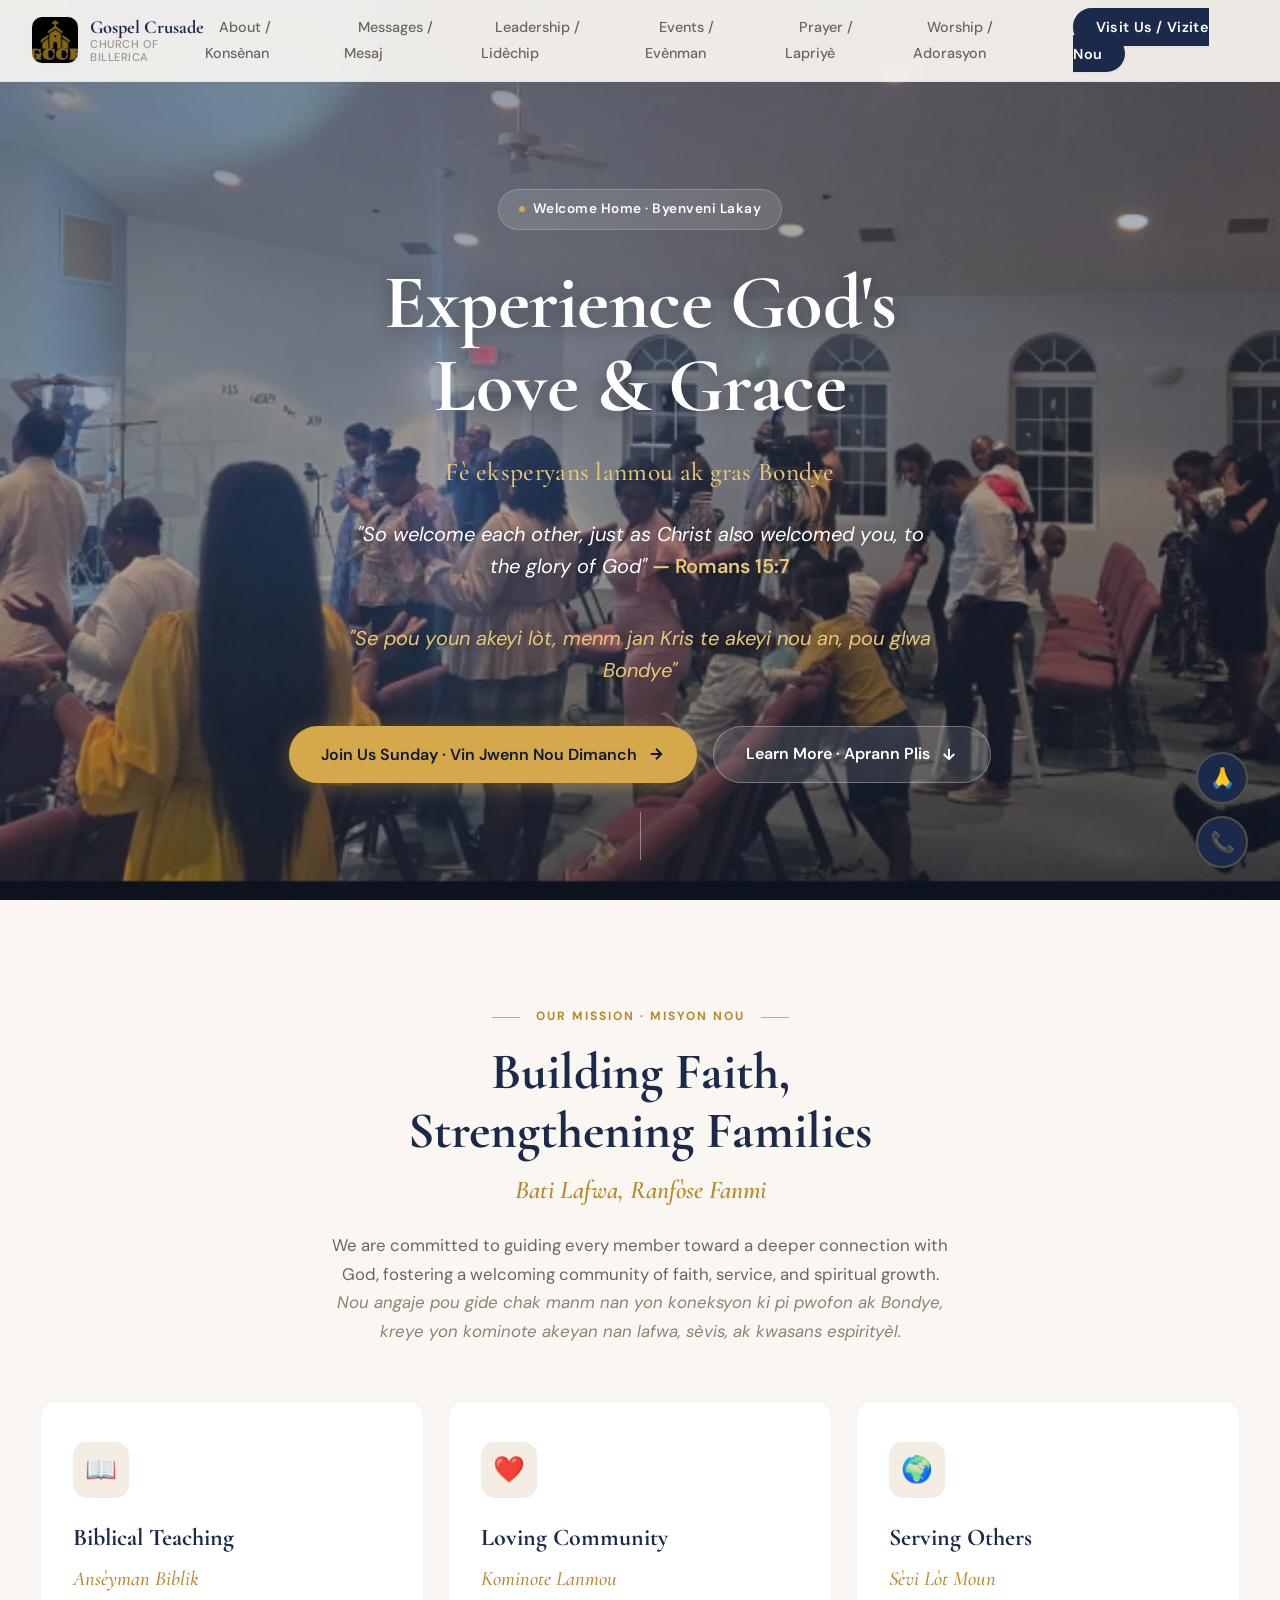
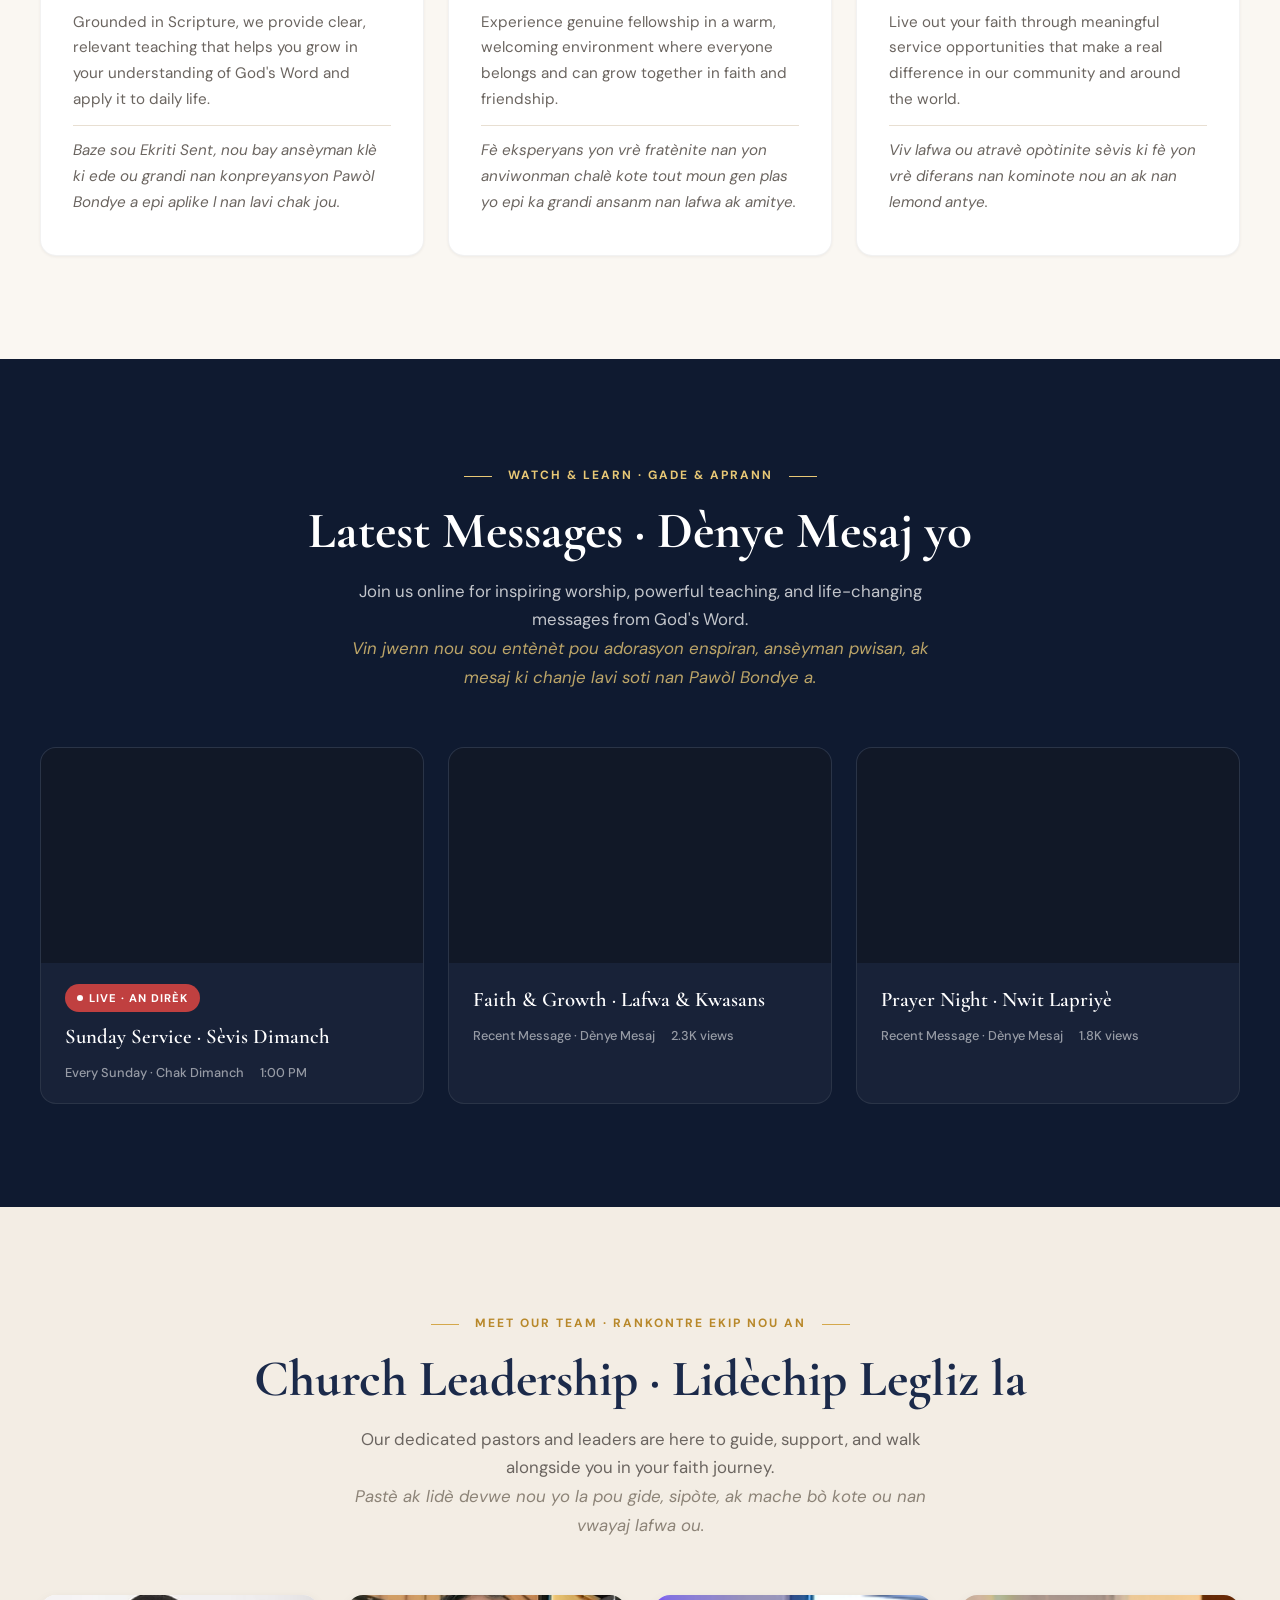
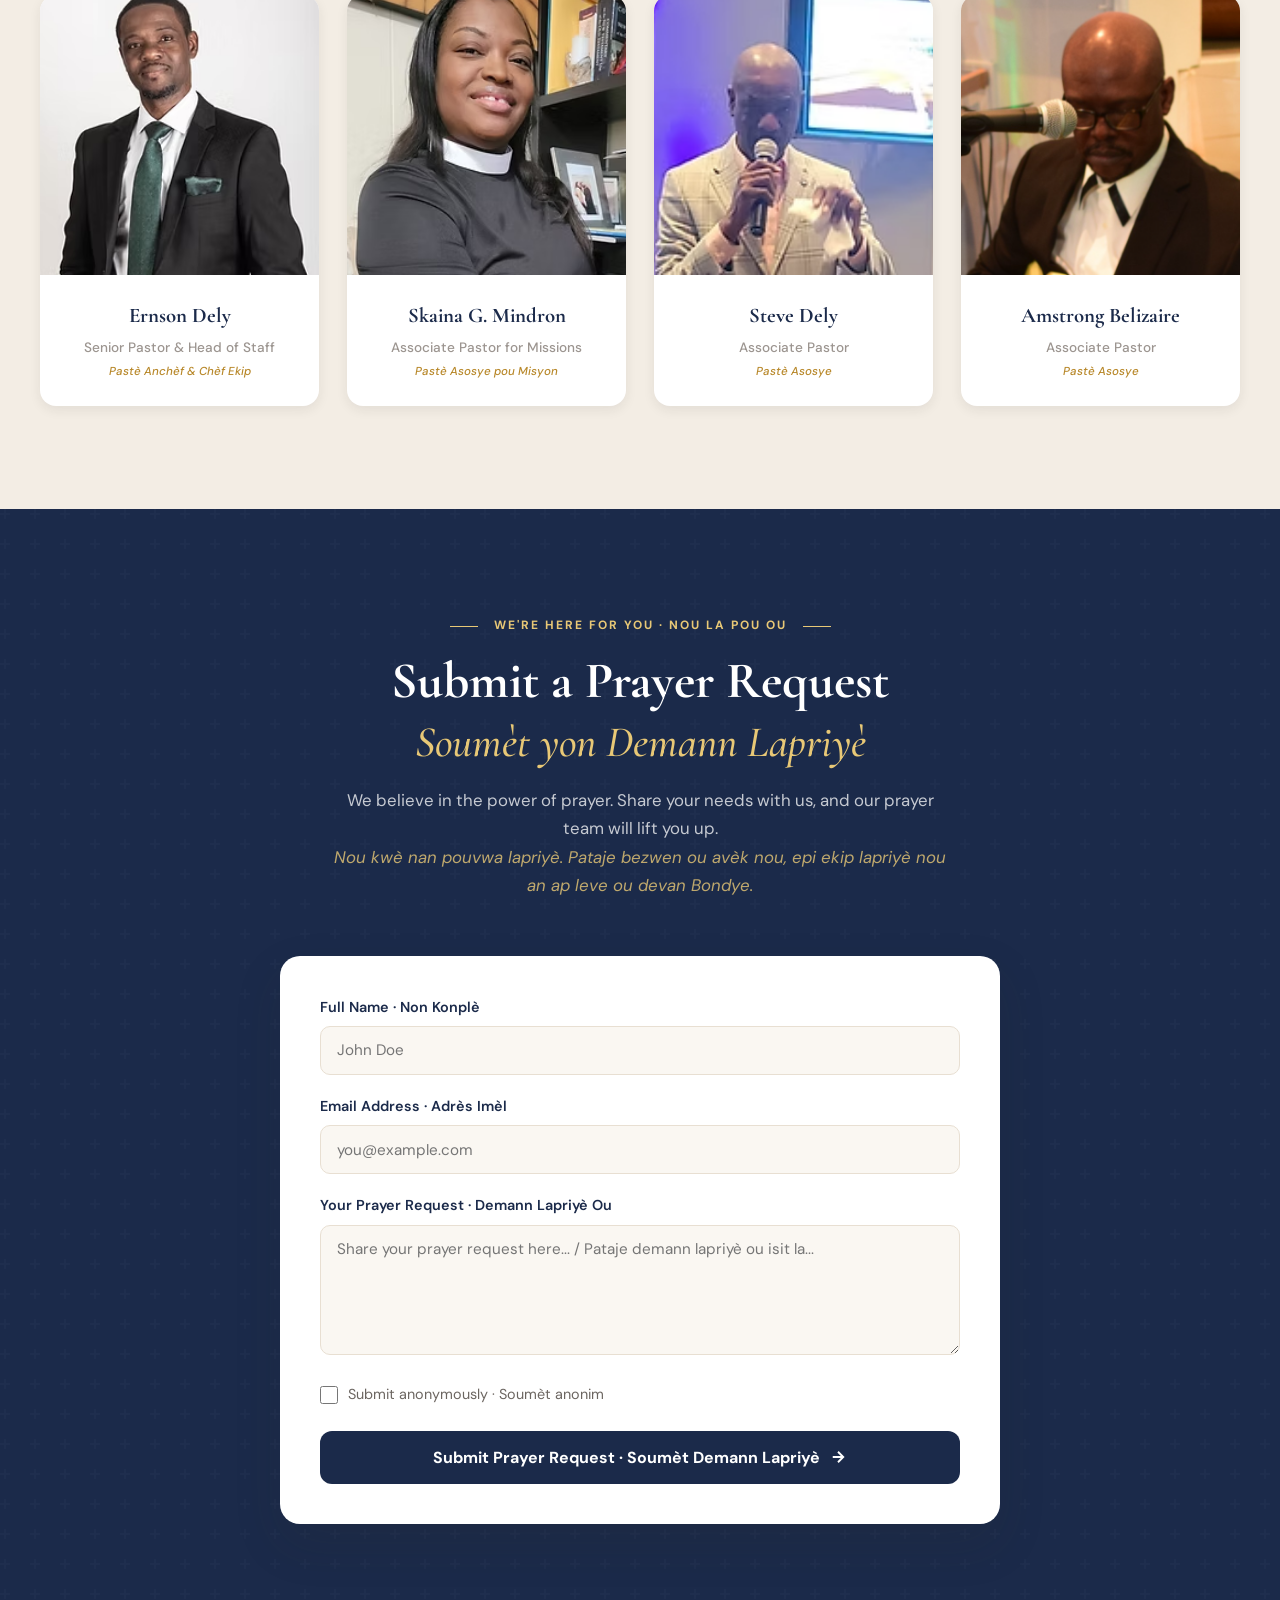
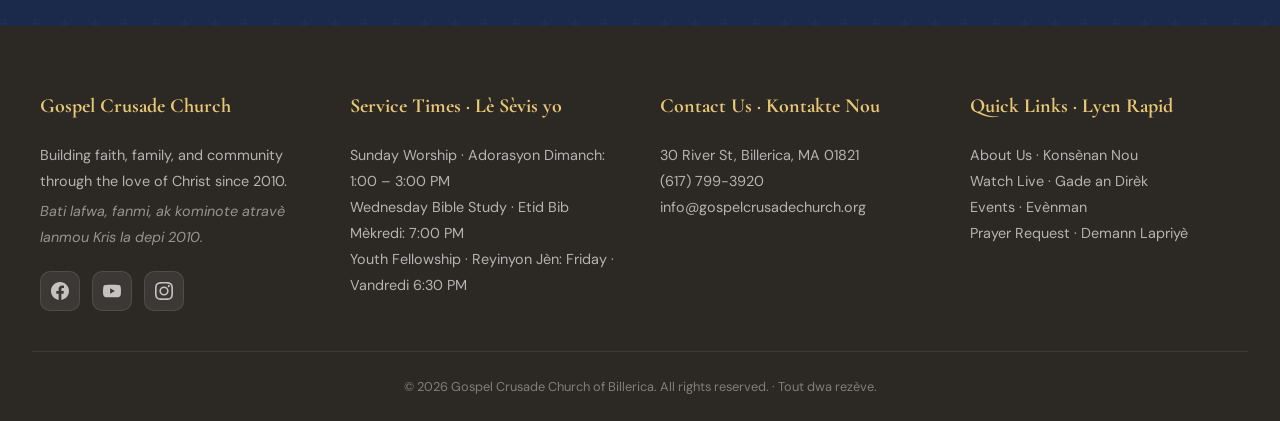
==== index.html @ e5eba5b6 "Add files via upload" ====
<!DOCTYPE html>
<html lang="en">
<head>
  <meta charset="UTF-8" />
  <meta name="viewport" content="width=device-width, initial-scale=1.0" />
  <meta name="description" content="Gospel Crusade Church of Billerica - Building faith, family, and community through the love of Christ. Join us for Sunday worship at 1:00 PM. | Bati lafwa, fanmi, ak kominote atravè lanmou Kris la.">
  <title>Gospel Crusade Church of Billerica | Byenveni Lakay</title>

  <!-- Google Fonts -->
  <link rel="preconnect" href="https://fonts.googleapis.com">
  <link rel="preconnect" href="https://fonts.gstatic.com" crossorigin>
  <link href="https://fonts.googleapis.com/css2?family=Cormorant+Garamond:wght@400;500;600;700&family=DM+Sans:wght@300;400;500;600;700&display=swap" rel="stylesheet">

  <link rel="stylesheet" href="style.css">
</head>
<body>

  <!-- Loading Screen -->
  <div class="loading-screen" id="loadingScreen">
    <div class="loader-wrapper">
      <div class="loader-cross">✝</div>
      <div class="loader-ring"></div>
    </div>
  </div>

  <!-- Skip Link -->
  <a href="#main-content" class="skip-link">Skip to main content</a>

  <!-- Floating Action Buttons -->
  <div class="fab-container">
    <a href="#prayer-request" class="fab" aria-label="Prayer Request / Demann Lapriyè" title="Submit Prayer Request">🙏</a>
    <a href="tel:+16177993920" class="fab" aria-label="Call Us / Rele Nou" title="Call Church">📞</a>
  </div>

  <!-- Navigation -->
  <nav class="navbar" id="navbar">
    <div class="nav-container">
      <a href="#" class="nav-brand">
        <img src="images/logo.jpg" alt="Gospel Crusade Church Logo" class="nav-logo" width="46" height="46">
        <div class="nav-brand-text">
          <span class="nav-brand-name">Gospel Crusade</span>
          <span class="nav-brand-sub">Church of Billerica</span>
        </div>
      </a>

      <ul class="nav-links" id="navLinks">
        <li><a href="#about">About / Konsènan</a></li>
        <li><a href="#videos">Messages / Mesaj</a></li>
        <li><a href="#staff">Leadership / Lidèchip</a></li>
        <li><a href="#events">Events / Evènman</a></li>
        <li><a href="#prayer-request">Prayer / Lapriyè</a></li>
        <li><a href="worship-music.html">Worship / Adorasyon</a></li>
        <li><a href="#" class="nav-cta" onclick="event.preventDefault(); openPopup();">Visit Us / Vizite Nou</a></li>
      </ul>

      <button class="menu-toggle" id="menuToggle" aria-label="Toggle menu" aria-expanded="false">
        <span class="hamburger-line"></span>
        <span class="hamburger-line"></span>
        <span class="hamburger-line"></span>
      </button>
    </div>
  </nav>

  <!-- Hero Section -->
  <section class="hero">
    <div class="hero-bg"></div>
    <div class="hero-overlay"></div>
    <div class="hero-grain"></div>

    <div class="hero-content">
      <span class="hero-badge">
        <span class="badge-dot"></span>
        Welcome Home · Byenveni Lakay
      </span>
      <h1>Experience God's<br>Love &amp; Grace</h1>
      <p class="hero-subtitle-creole">Fè eksperyans lanmou ak gras Bondye</p>
      <p class="hero-verse">"So welcome each other, just as Christ also welcomed you, to the glory of God"<span class="verse-ref"> — Romans 15:7</span></p>
      <p class="hero-verse hero-verse-creole">"Se pou youn akeyi lòt, menm jan Kris te akeyi nou an, pou glwa Bondye"</p>

      <div class="hero-buttons">
        <button class="btn btn-primary" onclick="openPopup()">
          Join Us Sunday · Vin Jwenn Nou Dimanch
          <svg width="18" height="18" viewBox="0 0 24 24" fill="none" stroke="currentColor" stroke-width="2.5"><path d="M5 12h14M12 5l7 7-7 7"/></svg>
        </button>
        <a href="#about" class="btn btn-ghost">
          Learn More · Aprann Plis
          <svg width="18" height="18" viewBox="0 0 24 24" fill="none" stroke="currentColor" stroke-width="2.5"><path d="M12 5v14M5 12l7 7 7-7"/></svg>
        </a>
      </div>
    </div>

    <div class="scroll-indicator" aria-hidden="true">
      <div class="scroll-line"></div>
    </div>
  </section>

  <!-- Main Content -->
  <main id="main-content">

    <!-- Mission / About Section -->
    <section class="section" id="about">
      <div class="container">
        <div class="section-header anim-reveal">
          <span class="section-tag">Our Mission · Misyon Nou</span>
          <h2 class="section-title">Building Faith,<br>Strengthening Families</h2>
          <p class="section-title-creole">Bati Lafwa, Ranfòse Fanmi</p>
          <p class="section-subtitle">We are committed to guiding every member toward a deeper connection with God, fostering a welcoming community of faith, service, and spiritual growth.</p>
          <p class="section-subtitle section-subtitle-creole">Nou angaje pou gide chak manm nan yon koneksyon ki pi pwofon ak Bondye, kreye yon kominote akeyan nan lafwa, sèvis, ak kwasans espirityèl.</p>
        </div>

        <div class="mission-grid">
          <div class="mission-card anim-reveal">
            <div class="mission-icon">📖</div>
            <h3>Biblical Teaching<br><span class="creole-label">Ansèyman Biblik</span></h3>
            <p>Grounded in Scripture, we provide clear, relevant teaching that helps you grow in your understanding of God's Word and apply it to daily life.</p>
            <p class="card-creole">Baze sou Ekriti Sent, nou bay ansèyman klè ki ede ou grandi nan konpreyansyon Pawòl Bondye a epi aplike l nan lavi chak jou.</p>
          </div>
          <div class="mission-card anim-reveal">
            <div class="mission-icon">❤️</div>
            <h3>Loving Community<br><span class="creole-label">Kominote Lanmou</span></h3>
            <p>Experience genuine fellowship in a warm, welcoming environment where everyone belongs and can grow together in faith and friendship.</p>
            <p class="card-creole">Fè eksperyans yon vrè fratènite nan yon anviwonman chalè kote tout moun gen plas yo epi ka grandi ansanm nan lafwa ak amitye.</p>
          </div>
          <div class="mission-card anim-reveal">
            <div class="mission-icon">🌍</div>
            <h3>Serving Others<br><span class="creole-label">Sèvi Lòt Moun</span></h3>
            <p>Live out your faith through meaningful service opportunities that make a real difference in our community and around the world.</p>
            <p class="card-creole">Viv lafwa ou atravè opòtinite sèvis ki fè yon vrè diferans nan kominote nou an ak nan lemond antye.</p>
          </div>
        </div>
      </div>
    </section>

    <!-- Video Section -->
    <section class="section section-dark" id="videos">
      <div class="container">
        <div class="section-header anim-reveal">
          <span class="section-tag section-tag--light">Watch &amp; Learn · Gade &amp; Aprann</span>
          <h2 class="section-title section-title--light">Latest Messages · Dènye Mesaj yo</h2>
          <p class="section-subtitle section-subtitle--light">Join us online for inspiring worship, powerful teaching, and life-changing messages from God's Word.</p>
          <p class="section-subtitle section-subtitle--light section-subtitle-creole">Vin jwenn nou sou entènèt pou adorasyon enspiran, ansèyman pwisan, ak mesaj ki chanje lavi soti nan Pawòl Bondye a.</p>
        </div>

        <div class="video-grid">
          <div class="video-card anim-reveal">
            <div class="video-embed">
              <iframe
                src="https://www.youtube.com/embed/live_stream?channel=YOUR_CHANNEL_ID_HERE"
                title="Sunday Service Live Stream"
                frameborder="0"
                allow="accelerometer; autoplay; clipboard-write; encrypted-media; gyroscope; picture-in-picture"
                allowfullscreen
                loading="lazy"
              ></iframe>
            </div>
            <div class="video-info">
              <div class="live-badge">
                <span class="live-dot"></span>
                LIVE · AN DIRÈK
              </div>
              <h3 class="video-title">Sunday Service · Sèvis Dimanch</h3>
              <div class="video-meta">
                <span>Every Sunday · Chak Dimanch</span>
                <span>1:00 PM</span>
              </div>
            </div>
          </div>

          <div class="video-card anim-reveal">
            <div class="video-embed">
              <iframe
                src="https://www.youtube.com/embed/9Lr7aTQHDxs"
                title="Faith & Growth Message"
                frameborder="0"
                allow="accelerometer; autoplay; clipboard-write; encrypted-media; gyroscope; picture-in-picture"
                allowfullscreen
                loading="lazy"
              ></iframe>
            </div>
            <div class="video-info">
              <h3 class="video-title">Faith &amp; Growth · Lafwa &amp; Kwasans</h3>
              <div class="video-meta">
                <span>Recent Message · Dènye Mesaj</span>
                <span>2.3K views</span>
              </div>
            </div>
          </div>

          <div class="video-card anim-reveal">
            <div class="video-embed">
              <iframe
                src="https://www.youtube.com/embed/NSzlNFzjq1I"
                title="Prayer Night Message"
                frameborder="0"
                allow="accelerometer; autoplay; clipboard-write; encrypted-media; gyroscope; picture-in-picture"
                allowfullscreen
                loading="lazy"
              ></iframe>
            </div>
            <div class="video-info">
              <h3 class="video-title">Prayer Night · Nwit Lapriyè</h3>
              <div class="video-meta">
                <span>Recent Message · Dènye Mesaj</span>
                <span>1.8K views</span>
              </div>
            </div>
          </div>
        </div>
      </div>
    </section>

    <!-- Staff Section -->
    <section class="section section-warm" id="staff">
      <div class="container">
        <div class="section-header anim-reveal">
          <span class="section-tag">Meet Our Team · Rankontre Ekip Nou an</span>
          <h2 class="section-title">Church Leadership · Lidèchip Legliz la</h2>
          <p class="section-subtitle">Our dedicated pastors and leaders are here to guide, support, and walk alongside you in your faith journey.</p>
          <p class="section-subtitle section-subtitle-creole">Pastè ak lidè devwe nou yo la pou gide, sipòte, ak mache bò kote ou nan vwayaj lafwa ou.</p>
        </div>

        <div class="staff-grid">
          <div class="staff-card anim-reveal">
            <div class="staff-image-wrapper">
              <img src="images/seniorP.jpg" alt="Ernson Dely" width="300" height="340" loading="lazy">
              <div class="staff-overlay">
                <span class="staff-tag">Senior Pastor · Pastè Anchèf</span>
              </div>
            </div>
            <div class="staff-info">
              <h3 class="staff-name">Ernson Dely</h3>
              <p class="staff-role">Senior Pastor &amp; Head of Staff<br><span class="creole-label">Pastè Anchèf &amp; Chèf Ekip</span></p>
            </div>
          </div>

          <div class="staff-card anim-reveal">
            <div class="staff-image-wrapper">
              <img src="images/skainaG.jpg" alt="Skaina G. Mindron" width="300" height="340" loading="lazy">
              <div class="staff-overlay">
                <span class="staff-tag">Missions · Misyon</span>
              </div>
            </div>
            <div class="staff-info">
              <h3 class="staff-name">Skaina G. Mindron</h3>
              <p class="staff-role">Associate Pastor for Missions<br><span class="creole-label">Pastè Asosye pou Misyon</span></p>
            </div>
          </div>

          <div class="staff-card anim-reveal">
            <div class="staff-image-wrapper">
              <img src="images/steve.jpg" alt="Steve Dely" width="300" height="340" loading="lazy">
              <div class="staff-overlay">
                <span class="staff-tag">Associate Pastor · Pastè Asosye</span>
              </div>
            </div>
            <div class="staff-info">
              <h3 class="staff-name">Steve Dely</h3>
              <p class="staff-role">Associate Pastor<br><span class="creole-label">Pastè Asosye</span></p>
            </div>
          </div>

          <div class="staff-card anim-reveal">
            <div class="staff-image-wrapper">
              <img src="images/belizaire.jpg" alt="Amstrong Belizaire" width="300" height="340" loading="lazy">
              <div class="staff-overlay">
                <span class="staff-tag">Associate Pastor · Pastè Asosye</span>
              </div>
            </div>
            <div class="staff-info">
              <h3 class="staff-name">Amstrong Belizaire</h3>
              <p class="staff-role">Associate Pastor<br><span class="creole-label">Pastè Asosye</span></p>
            </div>
          </div>
        </div>
      </div>
    </section>

    <!-- Events Section -->
    <section class="section" id="events">
      <div class="container">
        <div class="section-header anim-reveal">
          <span class="section-tag">What's Happening · Kisa k ap Pase</span>
          <h2 class="section-title">Upcoming Events · Evènman k ap Vini</h2>
          <p class="section-subtitle">Join us for meaningful gatherings, inspiring services, and community outreach opportunities.</p>
          <p class="section-subtitle section-subtitle-creole">Vin jwenn nou pou rasanbleman ki gen sans, sèvis enspiran, ak opòtinite pou sèvi kominote a.</p>
        </div>
        <div class="events-grid" id="eventsGrid">
          <!-- Events inserted by JS -->
        </div>
      </div>
    </section>

    <!-- Prayer Section -->
    <section class="section section-accent" id="prayer-request">
      <div class="container prayer-container">
        <div class="section-header anim-reveal">
          <span class="section-tag section-tag--light">We're Here For You · Nou La Pou Ou</span>
          <h2 class="section-title section-title--light">Submit a Prayer Request<br><span class="creole-heading">Soumèt yon Demann Lapriyè</span></h2>
          <p class="section-subtitle section-subtitle--light">We believe in the power of prayer. Share your needs with us, and our prayer team will lift you up.</p>
          <p class="section-subtitle section-subtitle--light section-subtitle-creole">Nou kwè nan pouvwa lapriyè. Pataje bezwen ou avèk nou, epi ekip lapriyè nou an ap leve ou devan Bondye.</p>
        </div>

        <form class="prayer-form" id="prayerForm">
          <div id="formMessage" class="form-message"></div>

          <div class="form-group">
            <label for="name" class="form-label">Full Name · Non Konplè</label>
            <input type="text" id="name" name="name" class="form-input" placeholder="John Doe" required>
          </div>

          <div class="form-group">
            <label for="email" class="form-label">Email Address · Adrès Imèl</label>
            <input type="email" id="email" name="email" class="form-input" placeholder="you@example.com" required>
          </div>

          <div class="form-group">
            <label for="prayer" class="form-label">Your Prayer Request · Demann Lapriyè Ou</label>
            <textarea id="prayer" name="prayer" class="form-textarea" placeholder="Share your prayer request here... / Pataje demann lapriyè ou isit la..." required></textarea>
          </div>

          <div class="form-checkbox-wrapper">
            <input type="checkbox" id="anonymous" name="anonymous" class="form-checkbox">
            <label for="anonymous" class="form-checkbox-label">Submit anonymously · Soumèt anonim</label>
          </div>

          <button type="submit" class="form-submit">
            Submit Prayer Request · Soumèt Demann Lapriyè
            <svg width="18" height="18" viewBox="0 0 24 24" fill="none" stroke="currentColor" stroke-width="2.5"><path d="M5 12h14M12 5l7 7-7 7"/></svg>
          </button>
        </form>
      </div>
    </section>
  </main>

  <!-- Footer -->
  <footer class="footer">
    <div class="footer-content">
      <div class="footer-column">
        <h4>Gospel Crusade Church</h4>
        <p>Building faith, family, and community through the love of Christ since 2010.</p>
        <p class="footer-creole">Bati lafwa, fanmi, ak kominote atravè lanmou Kris la depi 2010.</p>
        <div class="footer-social">
          <a href="#" class="social-icon" aria-label="Facebook">
            <svg width="18" height="18" viewBox="0 0 24 24" fill="currentColor"><path d="M24 12.073c0-6.627-5.373-12-12-12s-12 5.373-12 12c0 5.99 4.388 10.954 10.125 11.854v-8.385H7.078v-3.47h3.047V9.43c0-3.007 1.792-4.669 4.533-4.669 1.312 0 2.686.235 2.686.235v2.953H15.83c-1.491 0-1.956.925-1.956 1.874v2.25h3.328l-.532 3.47h-2.796v8.385C19.612 23.027 24 18.062 24 12.073z"/></svg>
          </a>
          <a href="#" class="social-icon" aria-label="YouTube">
            <svg width="18" height="18" viewBox="0 0 24 24" fill="currentColor"><path d="M23.498 6.186a3.016 3.016 0 0 0-2.122-2.136C19.505 3.545 12 3.545 12 3.545s-7.505 0-9.377.505A3.017 3.017 0 0 0 .502 6.186C0 8.07 0 12 0 12s0 3.93.502 5.814a3.016 3.016 0 0 0 2.122 2.136c1.871.505 9.376.505 9.376.505s7.505 0 9.377-.505a3.015 3.015 0 0 0 2.122-2.136C24 15.93 24 12 24 12s0-3.93-.502-5.814zM9.545 15.568V8.432L15.818 12l-6.273 3.568z"/></svg>
          </a>
          <a href="#" class="social-icon" aria-label="Instagram">
            <svg width="18" height="18" viewBox="0 0 24 24" fill="currentColor"><path d="M12 2.163c3.204 0 3.584.012 4.85.07 3.252.148 4.771 1.691 4.919 4.919.058 1.265.069 1.645.069 4.849 0 3.205-.012 3.584-.069 4.849-.149 3.225-1.664 4.771-4.919 4.919-1.266.058-1.644.07-4.85.07-3.204 0-3.584-.012-4.849-.07-3.26-.149-4.771-1.699-4.919-4.92-.058-1.265-.07-1.644-.07-4.849 0-3.204.013-3.583.07-4.849.149-3.227 1.664-4.771 4.919-4.919 1.266-.057 1.645-.069 4.849-.069zM12 0C8.741 0 8.333.014 7.053.072 2.695.272.273 2.69.073 7.052.014 8.333 0 8.741 0 12c0 3.259.014 3.668.072 4.948.2 4.358 2.618 6.78 6.98 6.98C8.333 23.986 8.741 24 12 24c3.259 0 3.668-.014 4.948-.072 4.354-.2 6.782-2.618 6.979-6.98.059-1.28.073-1.689.073-4.948 0-3.259-.014-3.667-.072-4.947-.196-4.354-2.617-6.78-6.979-6.98C15.668.014 15.259 0 12 0zm0 5.838a6.162 6.162 0 1 0 0 12.324 6.162 6.162 0 0 0 0-12.324zM12 16a4 4 0 1 1 0-8 4 4 0 0 1 0 8zm6.406-11.845a1.44 1.44 0 1 0 0 2.881 1.44 1.44 0 0 0 0-2.881z"/></svg>
          </a>
        </div>
      </div>

      <div class="footer-column">
        <h4>Service Times · Lè Sèvis yo</h4>
        <ul>
          <li>Sunday Worship · Adorasyon Dimanch: 1:00 – 3:00 PM</li>
          <li>Wednesday Bible Study · Etid Bib Mèkredi: 7:00 PM</li>
          <li>Youth Fellowship · Reyinyon Jèn: Friday · Vandredi 6:30 PM</li>
        </ul>
      </div>

      <div class="footer-column">
        <h4>Contact Us · Kontakte Nou</h4>
        <ul>
          <li>30 River St, Billerica, MA 01821</li>
          <li><a href="tel:+16177993920">(617) 799-3920</a></li>
          <li><a href="mailto:info@gospelcrusadechurch.org">info@gospelcrusadechurch.org</a></li>
        </ul>
      </div>

      <div class="footer-column">
        <h4>Quick Links · Lyen Rapid</h4>
        <ul>
          <li><a href="#about">About Us · Konsènan Nou</a></li>
          <li><a href="#videos">Watch Live · Gade an Dirèk</a></li>
          <li><a href="#events">Events · Evènman</a></li>
          <li><a href="#prayer-request">Prayer Request · Demann Lapriyè</a></li>
        </ul>
      </div>
    </div>

    <div class="footer-bottom">
      <p>&copy; 2026 Gospel Crusade Church of Billerica. All rights reserved. · Tout dwa rezève.</p>
    </div>
  </footer>

  <!-- Popup Modal -->
  <div class="popup-overlay" id="popup" role="dialog" aria-modal="true" aria-labelledby="popupTitle">
    <div class="popup-box">
      <button class="popup-close" onclick="closePopup()" aria-label="Close">
        <svg width="20" height="20" viewBox="0 0 24 24" fill="none" stroke="currentColor" stroke-width="2.5"><path d="M18 6L6 18M6 6l12 12"/></svg>
      </button>

      <div class="popup-header">
        <div class="popup-icon">⛪</div>
        <h2 class="popup-title" id="popupTitle">Join Us This Sunday!<br><span class="creole-heading">Vin Jwenn Nou Dimanch Sa a!</span></h2>
        <p class="popup-subtitle">"I am the way, the truth, and the life." — John 14:6</p>
        <p class="popup-subtitle popup-subtitle-creole">"Mwen se chemen an, verite a, ak lavi a."</p>
      </div>

      <div class="popup-content">
        <div class="popup-info">
          <strong>Service Time · Lè Sèvis</strong>
          <span>Sunday · Dimanch 1:00 PM – 3:00 PM</span>
        </div>
        <div class="popup-info">
          <strong>Location · Kote</strong>
          <span>30 River St, Billerica, MA 01821</span>
        </div>
        <div class="popup-info">
          <strong>What to Wear · Kijan pou Abiye</strong>
          <span>Come as you are · Vini jan ou ye a</span>
        </div>
      </div>

      <a href="#about" class="popup-action" onclick="closePopup()">
        Learn More · Aprann Plis
        <svg width="18" height="18" viewBox="0 0 24 24" fill="none" stroke="currentColor" stroke-width="2.5"><path d="M5 12h14M12 5l7 7-7 7"/></svg>
      </a>
    </div>
  </div>

  <script src="script.js"></script>
</body>
</html>
---- style.css ----
/* ============================================================
   Gospel Crusade Church — Stylesheet
   Warm, inviting design with editorial elegance
   ============================================================ */

/* ===== Design Tokens ===== */
:root {
  /* Primary — deep warm navy */
  --navy:       #1B2A4A;
  --navy-light: #2D4A7A;
  --navy-dark:  #0F1A30;

  /* Accent — warm amber/gold */
  --gold:       #D4A84B;
  --gold-light: #E8C876;
  --gold-dark:  #B8882A;

  /* Warm neutrals */
  --cream:      #FAF7F2;
  --linen:      #F3EDE4;
  --sand:       #E8DFD2;
  --stone:      #8C8377;
  --charcoal:   #2C2824;
  --white:      #FFFFFF;

  /* Semantic */
  --text-primary:   #2C2824;
  --text-secondary: #6B6560;
  --text-muted:     #9C9590;
  --success:        #2D8B55;
  --error:          #C04040;

  /* Typography */
  --font-display: 'Cormorant Garamond', Georgia, serif;
  --font-body:    'DM Sans', -apple-system, sans-serif;

  /* Spacing */
  --section-y: clamp(4rem, 8vw, 7rem);

  /* Shadows */
  --shadow-sm:  0 1px 3px rgba(44,40,36,0.06);
  --shadow-md:  0 4px 12px rgba(44,40,36,0.08);
  --shadow-lg:  0 12px 32px rgba(44,40,36,0.10);
  --shadow-xl:  0 20px 48px rgba(44,40,36,0.14);

  /* Transitions */
  --ease-out: cubic-bezier(0.22, 1, 0.36, 1);
  --duration: 0.4s;
}

/* ===== Reset ===== */
*, *::before, *::after {
  margin: 0;
  padding: 0;
  box-sizing: border-box;
}

html {
  scroll-behavior: smooth;
  -webkit-font-smoothing: antialiased;
  -moz-osx-font-smoothing: grayscale;
}

body {
  font-family: var(--font-body);
  font-size: 16px;
  line-height: 1.65;
  color: var(--text-primary);
  background: var(--cream);
  overflow-x: hidden;
}

img {
  max-width: 100%;
  height: auto;
  display: block;
}

a {
  color: inherit;
  text-decoration: none;
  transition: color var(--duration) var(--ease-out);
}

button {
  font-family: var(--font-body);
  cursor: pointer;
  border: none;
  background: none;
}

ul { list-style: none; }

/* ===== Loading Screen ===== */
.loading-screen {
  position: fixed;
  inset: 0;
  background: var(--navy);
  display: flex;
  align-items: center;
  justify-content: center;
  z-index: 10000;
  transition: opacity 0.6s ease, visibility 0.6s ease;
}

.loading-screen.hidden {
  opacity: 0;
  visibility: hidden;
  pointer-events: none;
}

.loader-wrapper {
  position: relative;
  width: 64px;
  height: 64px;
}

.loader-cross {
  position: absolute;
  inset: 0;
  display: flex;
  align-items: center;
  justify-content: center;
  font-size: 1.8rem;
  color: var(--gold);
  z-index: 1;
}

.loader-ring {
  width: 64px;
  height: 64px;
  border: 3px solid rgba(212,168,75,0.2);
  border-top-color: var(--gold);
  border-radius: 50%;
  animation: spin 0.9s linear infinite;
}

@keyframes spin {
  to { transform: rotate(360deg); }
}

/* ===== Skip Link ===== */
.skip-link {
  position: absolute;
  top: -100px;
  left: 1rem;
  background: var(--gold);
  color: var(--navy-dark);
  padding: 0.75rem 1.5rem;
  border-radius: 8px;
  z-index: 10001;
  font-weight: 600;
  font-size: 0.875rem;
}

.skip-link:focus {
  top: 1rem;
}

/* ===== FABs ===== */
.fab-container {
  position: fixed;
  bottom: 2rem;
  right: 2rem;
  z-index: 900;
  display: flex;
  flex-direction: column;
  gap: 0.75rem;
}

.fab {
  width: 52px;
  height: 52px;
  border-radius: 50%;
  background: var(--navy);
  color: var(--white);
  display: flex;
  align-items: center;
  justify-content: center;
  font-size: 1.25rem;
  box-shadow: var(--shadow-lg);
  transition: all var(--duration) var(--ease-out);
  border: 2px solid rgba(212,168,75,0.3);
}

.fab:hover {
  transform: translateY(-4px);
  background: var(--gold-dark);
  box-shadow: var(--shadow-xl);
}

/* ===== Navigation ===== */
.navbar {
  position: fixed;
  top: 0;
  left: 0;
  right: 0;
  z-index: 1000;
  background: rgba(250,247,242,0.92);
  backdrop-filter: blur(16px);
  -webkit-backdrop-filter: blur(16px);
  border-bottom: 1px solid rgba(44,40,36,0.06);
  transition: all var(--duration) var(--ease-out);
}

.navbar.scrolled {
  box-shadow: var(--shadow-md);
  background: rgba(250,247,242,0.97);
}

.nav-container {
  max-width: 1280px;
  margin: 0 auto;
  padding: 0.875rem 2rem;
  display: flex;
  justify-content: space-between;
  align-items: center;
}

.nav-brand {
  display: flex;
  align-items: center;
  gap: 0.75rem;
}

.nav-logo {
  width: 46px;
  height: 46px;
  border-radius: 10px;
  object-fit: cover;
  box-shadow: var(--shadow-sm);
}

.nav-brand-text {
  display: flex;
  flex-direction: column;
  line-height: 1.2;
}

.nav-brand-name {
  font-family: var(--font-display);
  font-weight: 700;
  font-size: 1.15rem;
  color: var(--navy);
}

.nav-brand-sub {
  font-size: 0.7rem;
  color: var(--text-muted);
  letter-spacing: 0.5px;
  text-transform: uppercase;
  font-weight: 500;
}

.nav-links {
  display: flex;
  gap: 0.25rem;
  align-items: center;
}

.nav-links a {
  font-weight: 500;
  font-size: 0.9rem;
  color: var(--text-secondary);
  padding: 0.5rem 0.875rem;
  border-radius: 8px;
  transition: all var(--duration) var(--ease-out);
}

.nav-links a:hover {
  color: var(--navy);
  background: rgba(27,42,74,0.05);
}

.nav-cta {
  background: var(--navy) !important;
  color: var(--white) !important;
  padding: 0.6rem 1.4rem !important;
  border-radius: 50px !important;
  font-weight: 600 !important;
  letter-spacing: 0.3px;
  box-shadow: var(--shadow-sm);
}

.nav-cta:hover {
  background: var(--navy-light) !important;
  transform: translateY(-1px);
  box-shadow: var(--shadow-md) !important;
}

/* Hamburger */
.menu-toggle {
  display: none;
  flex-direction: column;
  gap: 5px;
  padding: 8px;
  cursor: pointer;
}

.hamburger-line {
  display: block;
  width: 22px;
  height: 2px;
  background: var(--navy);
  border-radius: 2px;
  transition: all 0.3s ease;
}

.menu-toggle[aria-expanded="true"] .hamburger-line:nth-child(1) {
  transform: translateY(7px) rotate(45deg);
}
.menu-toggle[aria-expanded="true"] .hamburger-line:nth-child(2) {
  opacity: 0;
}
.menu-toggle[aria-expanded="true"] .hamburger-line:nth-child(3) {
  transform: translateY(-7px) rotate(-45deg);
}

/* ===== Bilingual / Creole Text Styles ===== */
.hero-subtitle-creole {
  font-family: var(--font-display);
  font-size: clamp(1.1rem, 2.5vw, 1.6rem);
  font-weight: 500;
  color: var(--gold-light);
  margin-bottom: 1.5rem;
  letter-spacing: 0.3px;
  animation: fadeUp 0.9s var(--ease-out) 0.2s forwards;
  opacity: 0;
}

.hero-verse-creole {
  color: var(--gold-light);
  font-size: clamp(0.9rem, 1.6vw, 1.05rem);
  margin-bottom: 2.5rem;
  opacity: 0;
  animation: fadeUp 0.9s var(--ease-out) 0.35s forwards;
}

.section-title-creole {
  font-family: var(--font-display);
  font-size: clamp(1.2rem, 2.5vw, 1.6rem);
  font-weight: 600;
  color: var(--gold-dark);
  margin-top: -0.5rem;
  margin-bottom: 1.25rem;
  font-style: italic;
}

.section-subtitle-creole {
  font-style: italic;
  color: var(--stone) !important;
  margin-top: 0.5rem;
  font-size: 0.95rem;
}

.section-subtitle--light.section-subtitle-creole {
  color: var(--gold-light) !important;
  opacity: 0.8;
}

.creole-label {
  font-weight: 500;
  font-style: italic;
  color: var(--gold-dark);
  font-size: 0.85em;
}

.creole-heading {
  font-weight: 500;
  font-style: italic;
  color: var(--gold-light);
  font-size: 0.85em;
}

.card-creole {
  font-style: italic;
  color: var(--stone);
  font-size: 0.88rem;
  margin-top: 0.75rem;
  padding-top: 0.75rem;
  border-top: 1px solid var(--sand);
  line-height: 1.6;
}

.footer-creole {
  font-style: italic;
  color: rgba(255,255,255,0.5) !important;
  font-size: 0.85rem;
  margin-top: 0.25rem;
}

.popup-subtitle-creole {
  color: var(--gold-dark) !important;
  font-size: 0.85rem;
  margin-top: 0.25rem;
}

/* ===== Hero ===== */
.hero {
  position: relative;
  min-height: 100vh;
  display: flex;
  align-items: center;
  justify-content: center;
  overflow: hidden;
  padding-top: 72px;
}

.hero-bg {
  position: absolute;
  inset: 0;
  background-image: url('images/backgroundhero.jpg');
  background-size: cover;
  background-position: center;
  animation: heroZoom 25s ease-in-out infinite alternate;
}

@keyframes heroZoom {
  0%   { transform: scale(1);    }
  100% { transform: scale(1.08); }
}

.hero-overlay {
  position: absolute;
  inset: 0;
  background: linear-gradient(
    160deg,
    rgba(27,42,74,0.55) 0%,
    rgba(27,42,74,0.35) 50%,
    rgba(15,26,48,0.60) 100%
  );
}

.hero-grain {
  position: absolute;
  inset: 0;
  opacity: 0.04;
  background-image: url("data:image/svg+xml,%3Csvg viewBox='0 0 256 256' xmlns='http://www.w3.org/2000/svg'%3E%3Cfilter id='n'%3E%3CfeTurbulence type='fractalNoise' baseFrequency='0.85' numOctaves='4' stitchTiles='stitch'/%3E%3C/filter%3E%3Crect width='100%25' height='100%25' filter='url(%23n)'/%3E%3C/svg%3E");
  background-size: 128px;
  pointer-events: none;
}

.hero-content {
  position: relative;
  z-index: 2;
  text-align: center;
  color: var(--white);
  max-width: 820px;
  margin: 0 auto;
  padding: 0 2rem;
}

.hero-badge {
  display: inline-flex;
  align-items: center;
  gap: 0.5rem;
  background: rgba(255,255,255,0.12);
  backdrop-filter: blur(12px);
  -webkit-backdrop-filter: blur(12px);
  padding: 0.5rem 1.25rem;
  border-radius: 50px;
  font-size: 0.85rem;
  font-weight: 600;
  margin-bottom: 2rem;
  border: 1px solid rgba(255,255,255,0.2);
  letter-spacing: 0.5px;
  animation: fadeDown 0.8s var(--ease-out) forwards;
  opacity: 0;
}

.badge-dot {
  width: 6px;
  height: 6px;
  background: var(--gold);
  border-radius: 50%;
}

.hero h1 {
  font-family: var(--font-display);
  font-size: clamp(2.8rem, 6vw, 5rem);
  font-weight: 700;
  line-height: 1.08;
  margin-bottom: 1.5rem;
  letter-spacing: -0.5px;
  text-shadow: 0 2px 20px rgba(0,0,0,0.3);
  animation: fadeUp 0.9s var(--ease-out) 0.15s forwards;
  opacity: 0;
}

.hero-verse {
  font-size: clamp(1rem, 2vw, 1.25rem);
  font-style: italic;
  opacity: 0.92;
  max-width: 600px;
  margin: 0 auto 2.5rem;
  line-height: 1.6;
  text-shadow: 0 1px 8px rgba(0,0,0,0.3);
  animation: fadeUp 0.9s var(--ease-out) 0.3s forwards;
  opacity: 0;
}

.verse-ref {
  font-style: normal;
  font-weight: 600;
  color: var(--gold-light);
}

.hero-buttons {
  display: flex;
  gap: 1rem;
  justify-content: center;
  flex-wrap: wrap;
  animation: fadeUp 0.9s var(--ease-out) 0.45s forwards;
  opacity: 0;
}

/* Buttons */
.btn {
  display: inline-flex;
  align-items: center;
  gap: 0.6rem;
  padding: 0.9rem 2rem;
  border-radius: 50px;
  font-weight: 600;
  font-size: 1rem;
  transition: all var(--duration) var(--ease-out);
}

.btn-primary {
  background: var(--gold);
  color: var(--navy-dark);
  box-shadow: 0 4px 20px rgba(212,168,75,0.35);
}

.btn-primary:hover {
  background: var(--gold-light);
  transform: translateY(-3px);
  box-shadow: 0 8px 30px rgba(212,168,75,0.45);
}

.btn-ghost {
  background: rgba(255,255,255,0.12);
  color: var(--white);
  border: 1.5px solid rgba(255,255,255,0.3);
  backdrop-filter: blur(8px);
}

.btn-ghost:hover {
  background: rgba(255,255,255,0.2);
  transform: translateY(-3px);
}

/* Scroll indicator */
.scroll-indicator {
  position: absolute;
  bottom: 2.5rem;
  left: 50%;
  transform: translateX(-50%);
  z-index: 2;
}

.scroll-line {
  width: 1px;
  height: 48px;
  background: rgba(255,255,255,0.4);
  position: relative;
  overflow: hidden;
}

.scroll-line::after {
  content: '';
  position: absolute;
  top: -100%;
  left: 0;
  width: 100%;
  height: 50%;
  background: var(--gold);
  animation: scrollDrop 2s ease-in-out infinite;
}

@keyframes scrollDrop {
  0%   { top: -50%; }
  100% { top: 150%; }
}



/* ===== Shared Section Styles ===== */
.section {
  padding: var(--section-y) 2rem;
}

.section-dark {
  background: var(--navy-dark);
}

.section-warm {
  background: var(--linen);
}

.section-accent {
  background: var(--navy);
  position: relative;
}

.section-accent::before {
  content: '';
  position: absolute;
  inset: 0;
  background-image: url("data:image/svg+xml,%3Csvg width='60' height='60' viewBox='0 0 60 60' xmlns='http://www.w3.org/2000/svg'%3E%3Cg fill='none' fill-rule='evenodd'%3E%3Cg fill='%23ffffff' fill-opacity='0.02'%3E%3Cpath d='M36 34v-4h-2v4h-4v2h4v4h2v-4h4v-2h-4zm0-30V0h-2v4h-4v2h4v4h2V6h4V4h-4zM6 34v-4H4v4H0v2h4v4h2v-4h4v-2H6zM6 4V0H4v4H0v2h4v4h2V6h4V4H6z'/%3E%3C/g%3E%3C/g%3E%3C/svg%3E");
  pointer-events: none;
}

.container {
  max-width: 1200px;
  margin: 0 auto;
}

.section-header {
  text-align: center;
  margin-bottom: 3.5rem;
}

.section-tag {
  display: inline-block;
  font-size: 0.75rem;
  font-weight: 700;
  letter-spacing: 2px;
  text-transform: uppercase;
  color: var(--gold-dark);
  margin-bottom: 1rem;
  position: relative;
  padding: 0 1rem;
}

.section-tag::before,
.section-tag::after {
  content: '';
  position: absolute;
  top: 50%;
  width: 28px;
  height: 1px;
  background: var(--gold);
}

.section-tag::before { right: 100%; }
.section-tag::after  { left: 100%;  }

.section-tag--light { color: var(--gold-light); }
.section-tag--light::before,
.section-tag--light::after { background: var(--gold-light); }

.section-title {
  font-family: var(--font-display);
  font-size: clamp(2rem, 4vw, 3.2rem);
  font-weight: 700;
  color: var(--navy);
  line-height: 1.15;
  margin-bottom: 1rem;
}

.section-title--light { color: var(--white); }

.section-subtitle {
  font-size: 1.05rem;
  color: var(--text-secondary);
  max-width: 620px;
  margin: 0 auto;
  line-height: 1.7;
}

.section-subtitle--light { color: rgba(255,255,255,0.75); }

/* ===== Mission Cards ===== */
.mission-grid {
  display: grid;
  grid-template-columns: repeat(auto-fit, minmax(300px, 1fr));
  gap: 1.5rem;
}

.mission-card {
  background: var(--white);
  padding: 2.5rem 2rem;
  border-radius: 16px;
  box-shadow: var(--shadow-sm);
  border: 1px solid rgba(44,40,36,0.06);
  transition: all var(--duration) var(--ease-out);
}

.mission-card:hover {
  transform: translateY(-8px);
  box-shadow: var(--shadow-lg);
  border-color: var(--gold);
}

.mission-icon {
  width: 56px;
  height: 56px;
  background: var(--linen);
  border-radius: 14px;
  display: flex;
  align-items: center;
  justify-content: center;
  font-size: 1.6rem;
  margin-bottom: 1.25rem;
}

.mission-card h3 {
  font-family: var(--font-display);
  font-size: 1.5rem;
  font-weight: 700;
  color: var(--navy);
  margin-bottom: 0.75rem;
}

.mission-card p {
  color: var(--text-secondary);
  line-height: 1.7;
  font-size: 0.95rem;
}

/* ===== Video Section ===== */
.video-grid {
  display: grid;
  grid-template-columns: repeat(auto-fit, minmax(320px, 1fr));
  gap: 1.5rem;
}

.video-card {
  background: rgba(255,255,255,0.04);
  border-radius: 16px;
  overflow: hidden;
  border: 1px solid rgba(255,255,255,0.08);
  transition: all var(--duration) var(--ease-out);
}

.video-card:hover {
  transform: translateY(-6px);
  box-shadow: 0 16px 40px rgba(0,0,0,0.25);
  border-color: rgba(212,168,75,0.3);
}

.video-embed {
  position: relative;
  padding-bottom: 56.25%;
  background: rgba(0,0,0,0.3);
}

.video-embed iframe {
  position: absolute;
  inset: 0;
  width: 100%;
  height: 100%;
  border: none;
}

.video-info {
  padding: 1.25rem 1.5rem;
}

.live-badge {
  display: inline-flex;
  align-items: center;
  gap: 0.4rem;
  background: #C04040;
  color: var(--white);
  padding: 0.3rem 0.75rem;
  border-radius: 50px;
  font-size: 0.7rem;
  font-weight: 700;
  letter-spacing: 1px;
  text-transform: uppercase;
  margin-bottom: 0.5rem;
}

.live-dot {
  width: 6px;
  height: 6px;
  background: var(--white);
  border-radius: 50%;
  animation: blink 1.4s infinite;
}

@keyframes blink {
  0%, 100% { opacity: 1; }
  50%      { opacity: 0.25; }
}

.video-title {
  font-family: var(--font-display);
  font-size: 1.3rem;
  font-weight: 600;
  color: var(--white);
  margin-bottom: 0.5rem;
}

.video-meta {
  display: flex;
  gap: 1rem;
  font-size: 0.8rem;
  color: rgba(255,255,255,0.55);
  font-weight: 500;
}

/* ===== Staff Section ===== */
.staff-grid {
  display: grid;
  grid-template-columns: repeat(auto-fit, minmax(260px, 1fr));
  gap: 1.75rem;
}

.staff-card {
  background: var(--white);
  border-radius: 16px;
  overflow: hidden;
  box-shadow: var(--shadow-md);
  transition: all var(--duration) var(--ease-out);
}

.staff-card:hover {
  transform: translateY(-8px);
  box-shadow: var(--shadow-xl);
}

.staff-image-wrapper {
  position: relative;
  height: 280px;
  overflow: hidden;
  background: var(--sand);
}

.staff-image-wrapper img {
  width: 100%;
  height: 100%;
  object-fit: cover;
  transition: transform 0.6s var(--ease-out);
}

.staff-card:hover .staff-image-wrapper img {
  transform: scale(1.06);
}

.staff-overlay {
  position: absolute;
  inset: 0;
  background: linear-gradient(to top, rgba(27,42,74,0.7) 0%, transparent 50%);
  opacity: 0;
  transition: opacity var(--duration) ease;
  display: flex;
  align-items: flex-end;
  padding: 1.25rem;
}

.staff-card:hover .staff-overlay {
  opacity: 1;
}

.staff-tag {
  background: var(--gold);
  color: var(--navy-dark);
  padding: 0.35rem 1rem;
  border-radius: 50px;
  font-size: 0.75rem;
  font-weight: 700;
  letter-spacing: 0.5px;
  text-transform: uppercase;
}

.staff-info {
  padding: 1.5rem;
  text-align: center;
}

.staff-name {
  font-family: var(--font-display);
  font-size: 1.3rem;
  font-weight: 700;
  color: var(--navy);
  margin-bottom: 0.25rem;
}

.staff-role {
  font-size: 0.85rem;
  color: var(--text-muted);
  font-weight: 500;
}

/* ===== Events Section ===== */
.events-grid {
  display: grid;
  gap: 1.25rem;
}
/* Initially hide events for potential animation or conditional display */
#events {
  display: none;
}


.event-card {
  background: var(--white);
  border-radius: 16px;
  padding: 1.75rem 2rem;
  box-shadow: var(--shadow-sm);
  border: 1px solid rgba(44,40,36,0.06);
  display: grid;
  grid-template-columns: auto 1fr auto;
  gap: 1.75rem;
  align-items: center;
  transition: all var(--duration) var(--ease-out);
}

.event-card:hover {
  box-shadow: var(--shadow-lg);
  border-color: var(--gold);
  transform: translateX(6px);
}

.event-date {
  width: 80px;
  height: 80px;
  background: var(--navy);
  color: var(--white);
  border-radius: 14px;
  display: flex;
  flex-direction: column;
  align-items: center;
  justify-content: center;
}

.event-month {
  font-size: 0.7rem;
  font-weight: 700;
  text-transform: uppercase;
  letter-spacing: 1.5px;
  color: var(--gold);
}

.event-day {
  font-family: var(--font-display);
  font-size: 2rem;
  font-weight: 700;
  line-height: 1;
}

.event-details h3 {
  font-family: var(--font-display);
  font-size: 1.3rem;
  font-weight: 700;
  color: var(--navy);
  margin-bottom: 0.35rem;
}

.event-description {
  color: var(--text-secondary);
  font-size: 0.9rem;
  margin-bottom: 0.75rem;
  line-height: 1.5;
}

.event-description-creole {
  font-style: italic;
  color: var(--stone);
  font-size: 0.85rem;
  margin-bottom: 0.75rem;
}

.event-time {
  display: inline-flex;
  align-items: center;
  gap: 0.4rem;
  background: var(--linen);
  padding: 0.35rem 0.85rem;
  border-radius: 50px;
  font-size: 0.8rem;
  font-weight: 600;
  color: var(--text-secondary);
}

.event-action {
  background: var(--gold);
  color: var(--navy-dark);
  padding: 0.75rem 1.5rem;
  border-radius: 50px;
  font-weight: 600;
  font-size: 0.9rem;
  white-space: nowrap;
  transition: all var(--duration) var(--ease-out);
}

.event-action:hover {
  background: var(--gold-dark);
  transform: scale(1.04);
  box-shadow: var(--shadow-md);
}

/* ===== Prayer Section ===== */
.prayer-container {
  max-width: 720px;
  margin: 0 auto;
  position: relative;
  z-index: 1;
}

.prayer-form {
  background: var(--white);
  padding: 2.5rem;
  border-radius: 20px;
  box-shadow: var(--shadow-xl);
}

.form-group {
  margin-bottom: 1.25rem;
}

.form-label {
  display: block;
  font-weight: 600;
  color: var(--navy);
  margin-bottom: 0.4rem;
  font-size: 0.9rem;
}

.form-input,
.form-textarea {
  width: 100%;
  padding: 0.85rem 1rem;
  border: 1.5px solid var(--sand);
  border-radius: 10px;
  font-size: 0.95rem;
  font-family: var(--font-body);
  background: var(--cream);
  color: var(--text-primary);
  transition: all var(--duration) var(--ease-out);
}

.form-input:focus,
.form-textarea:focus {
  outline: none;
  border-color: var(--gold);
  box-shadow: 0 0 0 3px rgba(212,168,75,0.15);
  background: var(--white);
}

.form-textarea {
  min-height: 130px;
  resize: vertical;
}

.form-checkbox-wrapper {
  display: flex;
  align-items: center;
  gap: 0.6rem;
  margin-bottom: 1.5rem;
}

.form-checkbox {
  width: 18px;
  height: 18px;
  accent-color: var(--gold);
  cursor: pointer;
}

.form-checkbox-label {
  color: var(--text-secondary);
  font-size: 0.9rem;
  cursor: pointer;
}

.form-submit {
  width: 100%;
  background: var(--navy);
  color: var(--white);
  padding: 1rem;
  border-radius: 12px;
  font-weight: 700;
  font-size: 1rem;
  display: inline-flex;
  align-items: center;
  justify-content: center;
  gap: 0.6rem;
  transition: all var(--duration) var(--ease-out);
}

.form-submit:hover {
  background: var(--navy-light);
  transform: translateY(-2px);
  box-shadow: var(--shadow-lg);
}

.form-message {
  padding: 1rem;
  border-radius: 10px;
  margin-bottom: 1.25rem;
  font-weight: 600;
  text-align: center;
  font-size: 0.9rem;
  display: none;
}

.form-message.success {
  background: #e8f5e9;
  color: #1b5e20;
  border: 1px solid #a5d6a7;
}

.form-message.error {
  background: #fce4ec;
  color: #b71c1c;
  border: 1px solid #ef9a9a;
}

/* ===== Footer ===== */
.footer {
  background: var(--charcoal);
  color: var(--white);
  padding: 4rem 2rem 1.5rem;
}

.footer-content {
  max-width: 1200px;
  margin: 0 auto;
  display: grid;
  grid-template-columns: repeat(auto-fit, minmax(220px, 1fr));
  gap: 2.5rem;
  margin-bottom: 2.5rem;
}

.footer-column h4 {
  font-family: var(--font-display);
  font-size: 1.25rem;
  font-weight: 700;
  margin-bottom: 1.25rem;
  color: var(--gold-light);
}

.footer-column p,
.footer-column li {
  color: rgba(255,255,255,0.65);
  line-height: 1.8;
  font-size: 0.9rem;
}

.footer-column a:hover {
  color: var(--gold-light);
}

.footer-social {
  display: flex;
  gap: 0.75rem;
  margin-top: 1.25rem;
}

.social-icon {
  width: 40px;
  height: 40px;
  background: rgba(255,255,255,0.08);
  border-radius: 10px;
  display: flex;
  align-items: center;
  justify-content: center;
  color: rgba(255,255,255,0.7);
  transition: all var(--duration) var(--ease-out);
  border: 1px solid rgba(255,255,255,0.1);
}

.social-icon:hover {
  background: var(--gold);
  color: var(--navy-dark);
  transform: translateY(-3px);
  border-color: var(--gold);
}

.footer-bottom {
  border-top: 1px solid rgba(255,255,255,0.08);
  padding-top: 1.5rem;
  text-align: center;
  font-size: 0.8rem;
  color: rgba(255,255,255,0.4);
}

/* ===== Popup ===== */
.popup-overlay {
  position: fixed;
  inset: 0;
  background: rgba(15,26,48,0.75);
  backdrop-filter: blur(8px);
  -webkit-backdrop-filter: blur(8px);
  display: none;
  align-items: center;
  justify-content: center;
  z-index: 10000;
  padding: 2rem;
  opacity: 0;
  transition: opacity var(--duration) var(--ease-out);
}

.popup-overlay.show {
  opacity: 1;
}

.popup-box {
  background: var(--white);
  border-radius: 20px;
  max-width: 480px;
  width: 100%;
  padding: 2.5rem;
  position: relative;
  transform: scale(0.92) translateY(20px);
  transition: transform var(--duration) var(--ease-out);
  box-shadow: var(--shadow-xl);
}

.popup-overlay.show .popup-box {
  transform: scale(1) translateY(0);
}

.popup-close {
  position: absolute;
  top: 1rem;
  right: 1rem;
  width: 36px;
  height: 36px;
  border-radius: 50%;
  background: var(--linen);
  display: flex;
  align-items: center;
  justify-content: center;
  color: var(--text-secondary);
  transition: all var(--duration) var(--ease-out);
}

.popup-close:hover {
  background: var(--error);
  color: var(--white);
  transform: rotate(90deg);
}

.popup-header {
  text-align: center;
  margin-bottom: 1.75rem;
}

.popup-icon {
  font-size: 2.5rem;
  margin-bottom: 1rem;
}

.popup-title {
  font-family: var(--font-display);
  font-size: 1.75rem;
  font-weight: 700;
  color: var(--navy);
  margin-bottom: 0.5rem;
}

.popup-subtitle {
  color: var(--text-muted);
  font-style: italic;
  font-size: 0.9rem;
}

.popup-content {
  background: var(--cream);
  padding: 1.5rem;
  border-radius: 14px;
  margin-bottom: 1.5rem;
}

.popup-info {
  margin-bottom: 0.75rem;
}

.popup-info:last-child { margin-bottom: 0; }

.popup-info strong {
  display: block;
  font-size: 0.9rem;
  color: var(--navy);
  margin-bottom: 0.15rem;
}

.popup-info span {
  font-size: 0.88rem;
  color: var(--text-secondary);
}

.popup-action {
  display: flex;
  align-items: center;
  justify-content: center;
  gap: 0.6rem;
  width: 100%;
  background: var(--navy);
  color: var(--white);
  padding: 1rem;
  border-radius: 12px;
  font-weight: 700;
  font-size: 1rem;
  transition: all var(--duration) var(--ease-out);
}

.popup-action:hover {
  background: var(--navy-light);
  transform: translateY(-2px);
  box-shadow: var(--shadow-lg);
}

/* ===== Animations ===== */
@keyframes fadeUp {
  from { opacity: 0; transform: translateY(24px); }
  to   { opacity: 1; transform: translateY(0);    }
}

@keyframes fadeDown {
  from { opacity: 0; transform: translateY(-16px); }
  to   { opacity: 1; transform: translateY(0);     }
}

.anim-reveal {
  opacity: 0;
  transform: translateY(32px);
  transition: opacity 0.7s var(--ease-out), transform 0.7s var(--ease-out);
}

.anim-reveal.visible {
  opacity: 1;
  transform: translateY(0);
}

/* ===== Responsive ===== */
@media (max-width: 768px) {
  .nav-links {
    position: fixed;
    top: 0;
    right: -100%;
    width: 80%;
    max-width: 300px;
    height: 100vh;
    background: var(--white);
    flex-direction: column;
    align-items: flex-start;
    padding: 5rem 2rem 2rem;
    box-shadow: var(--shadow-xl);
    transition: right var(--duration) var(--ease-out);
    gap: 0;
  }

  .nav-links.show {
    right: 0;
  }

  .nav-links li {
    width: 100%;
    border-bottom: 1px solid var(--sand);
  }

  .nav-links a {
    display: block;
    padding: 1rem 0 !important;
    width: 100%;
    color: var(--text-primary) !important;
    font-size: 1rem;
    background: none !important;
    border-radius: 0 !important;
    box-shadow: none !important;
  }

  .menu-toggle {
    display: flex;
  }

  .hero-buttons {
    flex-direction: column;
    gap: 0.75rem;
  }

  .btn {
    width: 100%;
    justify-content: center;
  }

  .event-card {
    grid-template-columns: 1fr;
    text-align: center;
    gap: 1rem;
  }

  .event-date {
    margin: 0 auto;
  }

  .event-action {
    width: 100%;
    text-align: center;
    display: block;
    padding: 0.75rem;
  }

  .fab-container {
    bottom: 1rem;
    right: 1rem;
  }

  .fab {
    width: 46px;
    height: 46px;
    font-size: 1.1rem;
  }

  .prayer-form {
    padding: 1.75rem;
  }

  .video-grid {
    grid-template-columns: 1fr;
  }
}

@media (max-width: 480px) {
  .nav-container {
    padding: 0.75rem 1rem;
  }

  .nav-brand-sub {
    display: none;
  }

  .section {
    padding: 3rem 1rem;
  }

  .popup-box {
    padding: 1.75rem 1.25rem;
  }

  .staff-grid {
    grid-template-columns: 1fr;
  }
}
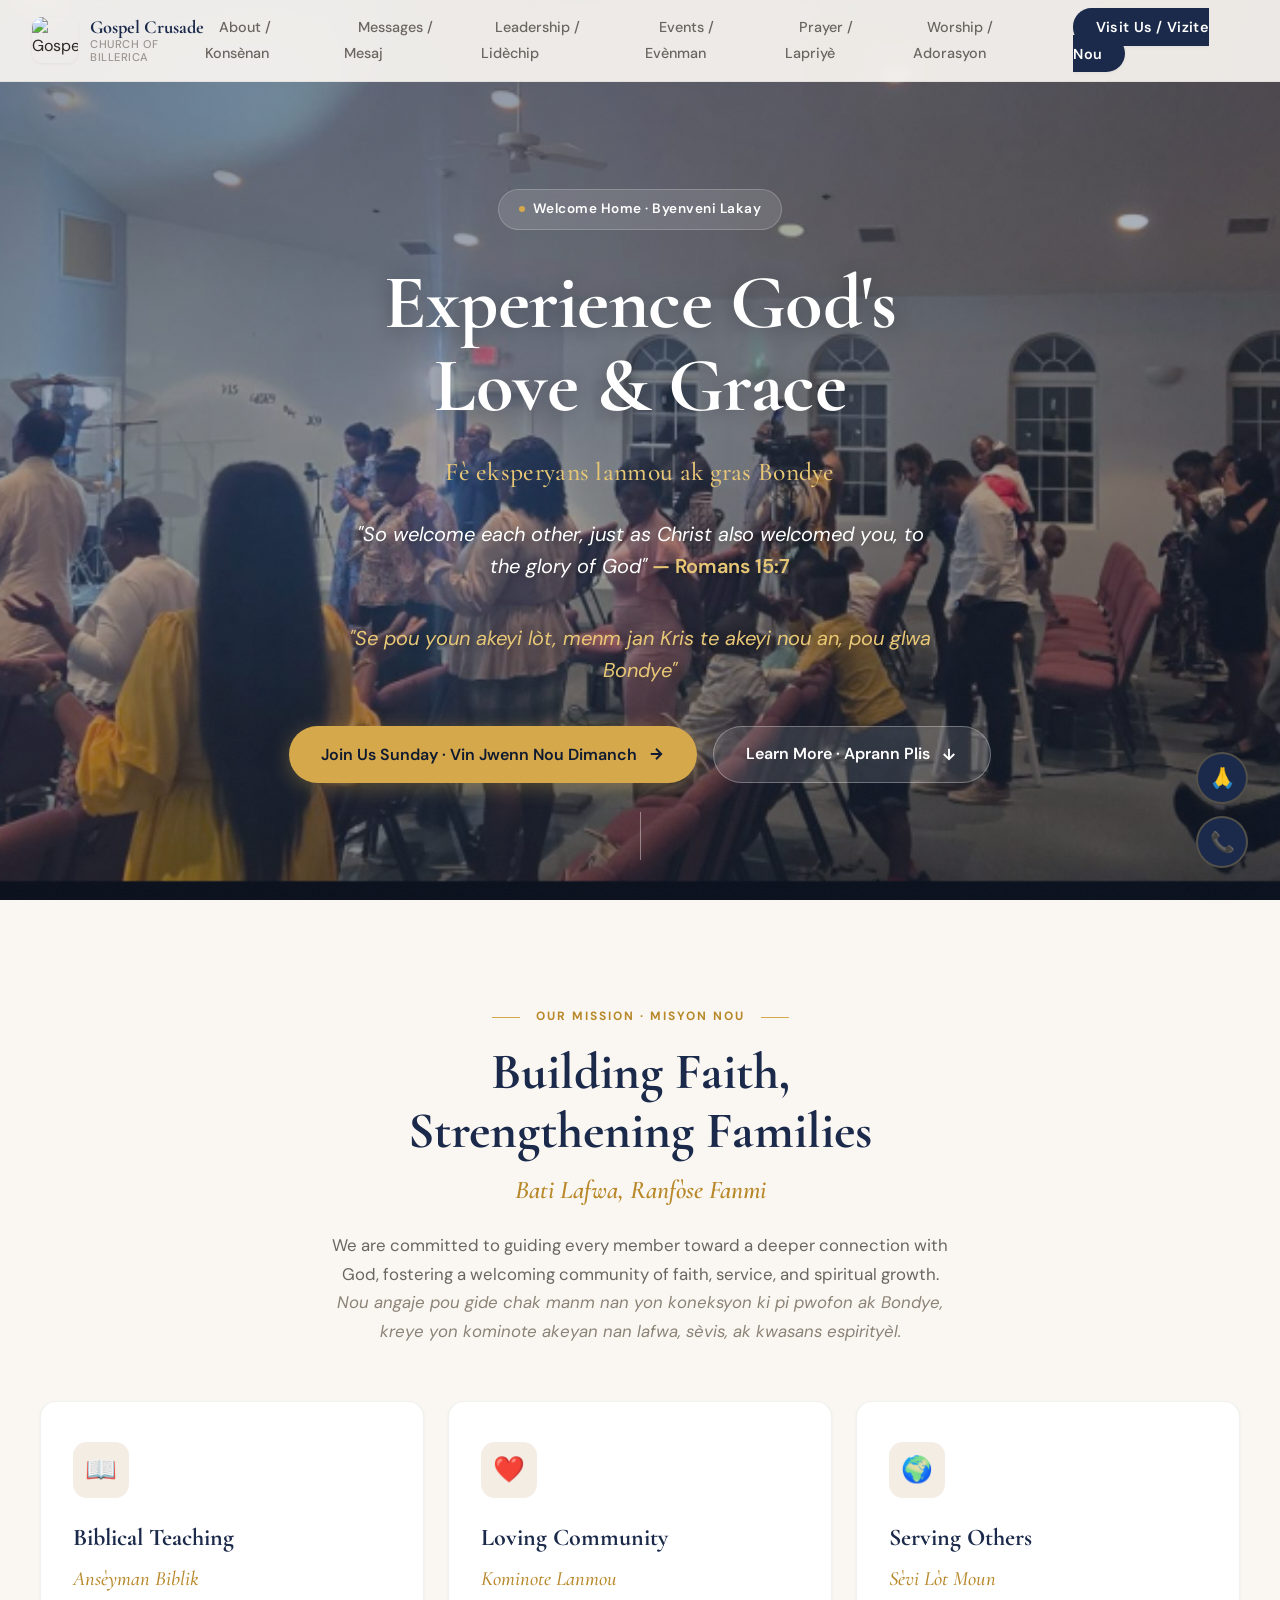
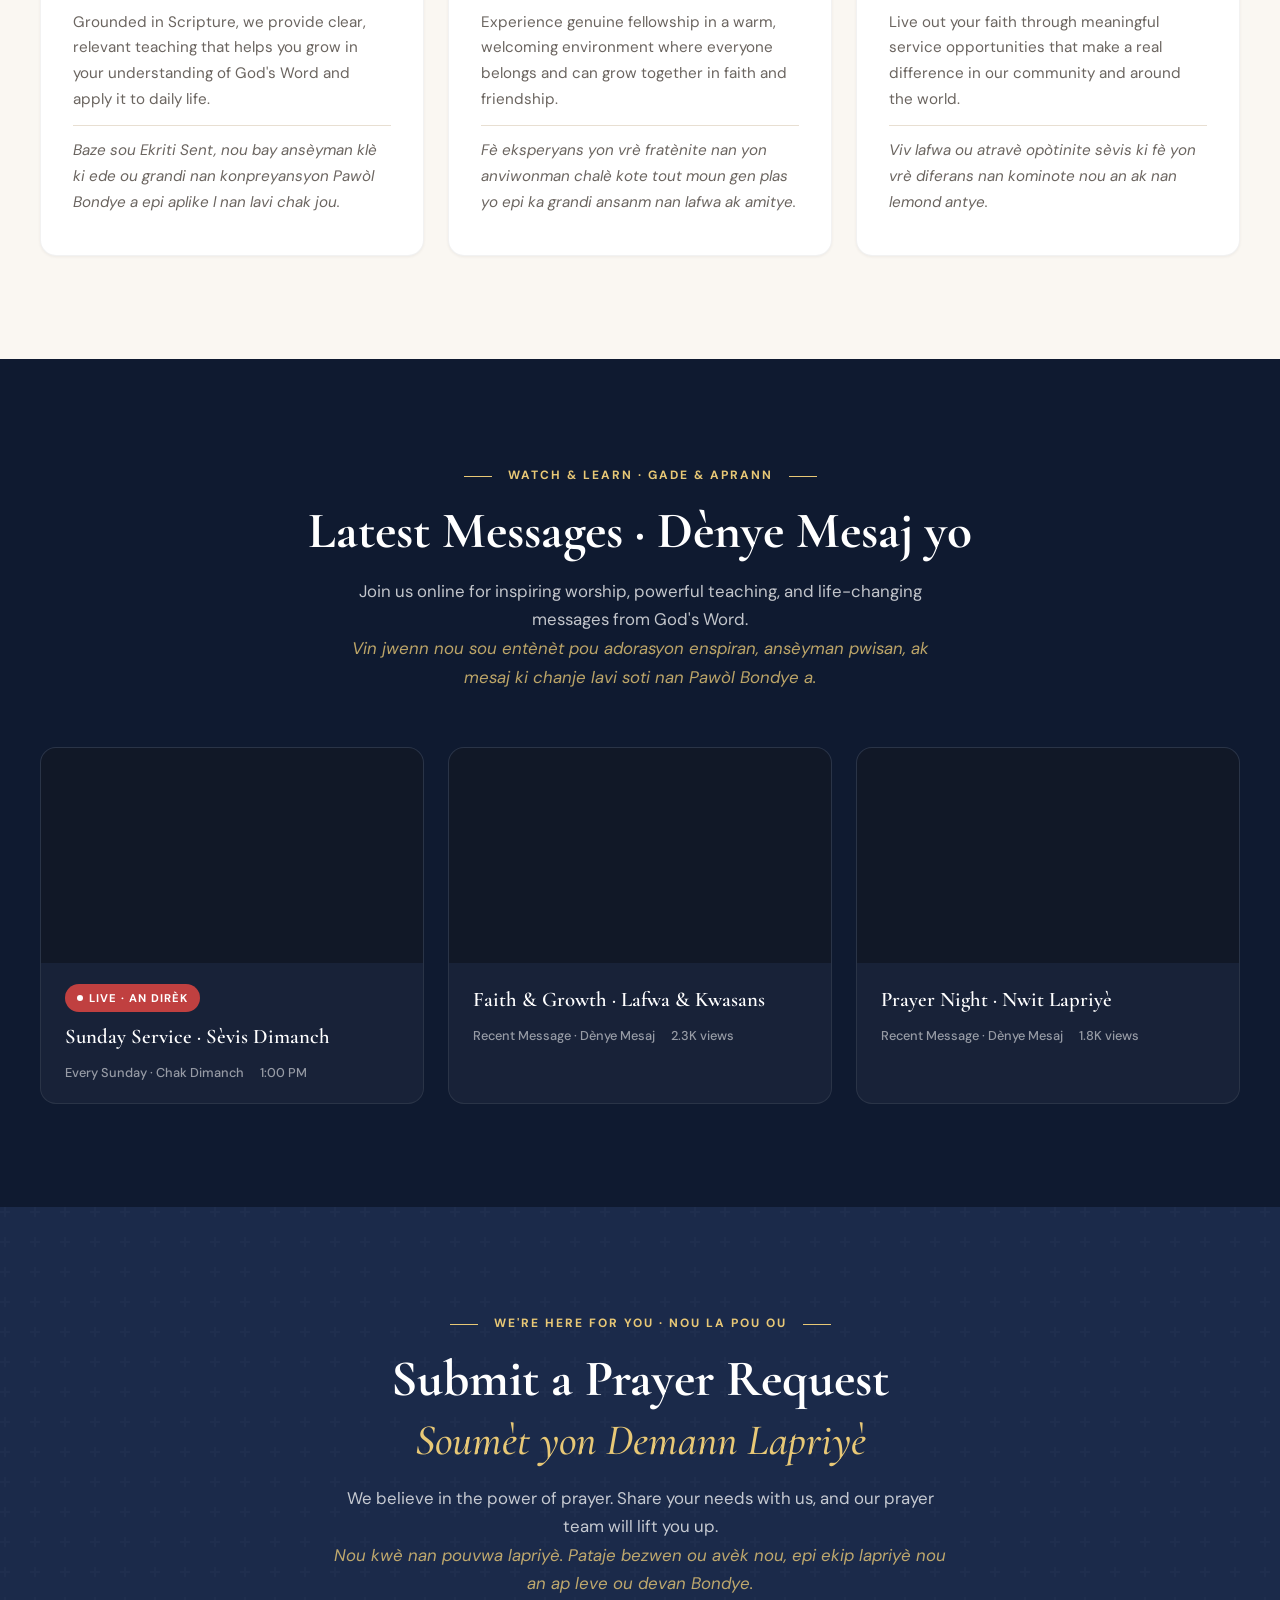
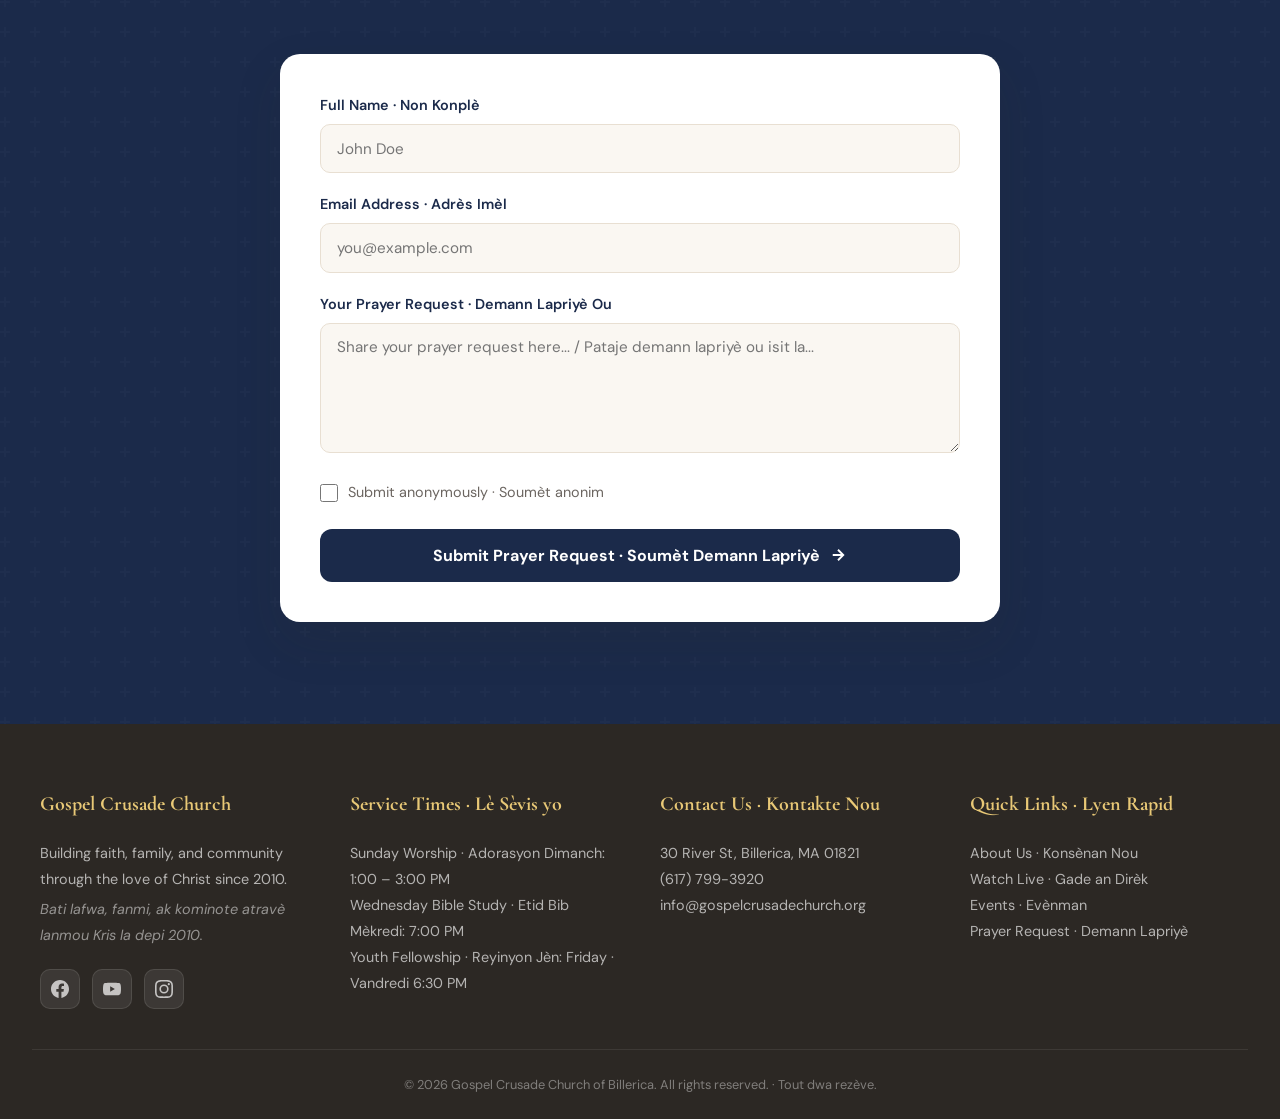
==== commit 527665f8: "Update logo and remove staff section Replaced the logo image and removed the staff section from the " ====
--- a/index.html
+++ b/index.html
@@ -36,7 +36,7 @@
   <nav class="navbar" id="navbar">
     <div class="nav-container">
       <a href="#" class="nav-brand">
-        <img src="images/logo.jpg" alt="Gospel Crusade Church Logo" class="nav-logo" width="46" height="46">
+        <img src="images/officialweb1.jpg" alt="Gospel Crusade Church Logo" class="nav-logo" width="46" height="46">
         <div class="nav-brand-text">
           <span class="nav-brand-name">Gospel Crusade</span>
           <span class="nav-brand-sub">Church of Billerica</span>
@@ -209,72 +209,7 @@
       </div>
     </section>
 
-    <!-- Staff Section -->
-    <section class="section section-warm" id="staff">
-      <div class="container">
-        <div class="section-header anim-reveal">
-          <span class="section-tag">Meet Our Team · Rankontre Ekip Nou an</span>
-          <h2 class="section-title">Church Leadership · Lidèchip Legliz la</h2>
-          <p class="section-subtitle">Our dedicated pastors and leaders are here to guide, support, and walk alongside you in your faith journey.</p>
-          <p class="section-subtitle section-subtitle-creole">Pastè ak lidè devwe nou yo la pou gide, sipòte, ak mache bò kote ou nan vwayaj lafwa ou.</p>
-        </div>
-
-        <div class="staff-grid">
-          <div class="staff-card anim-reveal">
-            <div class="staff-image-wrapper">
-              <img src="images/seniorP.jpg" alt="Ernson Dely" width="300" height="340" loading="lazy">
-              <div class="staff-overlay">
-                <span class="staff-tag">Senior Pastor · Pastè Anchèf</span>
-              </div>
-            </div>
-            <div class="staff-info">
-              <h3 class="staff-name">Ernson Dely</h3>
-              <p class="staff-role">Senior Pastor &amp; Head of Staff<br><span class="creole-label">Pastè Anchèf &amp; Chèf Ekip</span></p>
-            </div>
-          </div>
-
-          <div class="staff-card anim-reveal">
-            <div class="staff-image-wrapper">
-              <img src="images/skainaG.jpg" alt="Skaina G. Mindron" width="300" height="340" loading="lazy">
-              <div class="staff-overlay">
-                <span class="staff-tag">Missions · Misyon</span>
-              </div>
-            </div>
-            <div class="staff-info">
-              <h3 class="staff-name">Skaina G. Mindron</h3>
-              <p class="staff-role">Associate Pastor for Missions<br><span class="creole-label">Pastè Asosye pou Misyon</span></p>
-            </div>
-          </div>
-
-          <div class="staff-card anim-reveal">
-            <div class="staff-image-wrapper">
-              <img src="images/steve.jpg" alt="Steve Dely" width="300" height="340" loading="lazy">
-              <div class="staff-overlay">
-                <span class="staff-tag">Associate Pastor · Pastè Asosye</span>
-              </div>
-            </div>
-            <div class="staff-info">
-              <h3 class="staff-name">Steve Dely</h3>
-              <p class="staff-role">Associate Pastor<br><span class="creole-label">Pastè Asosye</span></p>
-            </div>
-          </div>
-
-          <div class="staff-card anim-reveal">
-            <div class="staff-image-wrapper">
-              <img src="images/belizaire.jpg" alt="Amstrong Belizaire" width="300" height="340" loading="lazy">
-              <div class="staff-overlay">
-                <span class="staff-tag">Associate Pastor · Pastè Asosye</span>
-              </div>
-            </div>
-            <div class="staff-info">
-              <h3 class="staff-name">Amstrong Belizaire</h3>
-              <p class="staff-role">Associate Pastor<br><span class="creole-label">Pastè Asosye</span></p>
-            </div>
-          </div>
-        </div>
-      </div>
-    </section>
-
+    
     <!-- Events Section -->
     <section class="section" id="events">
       <div class="container">
